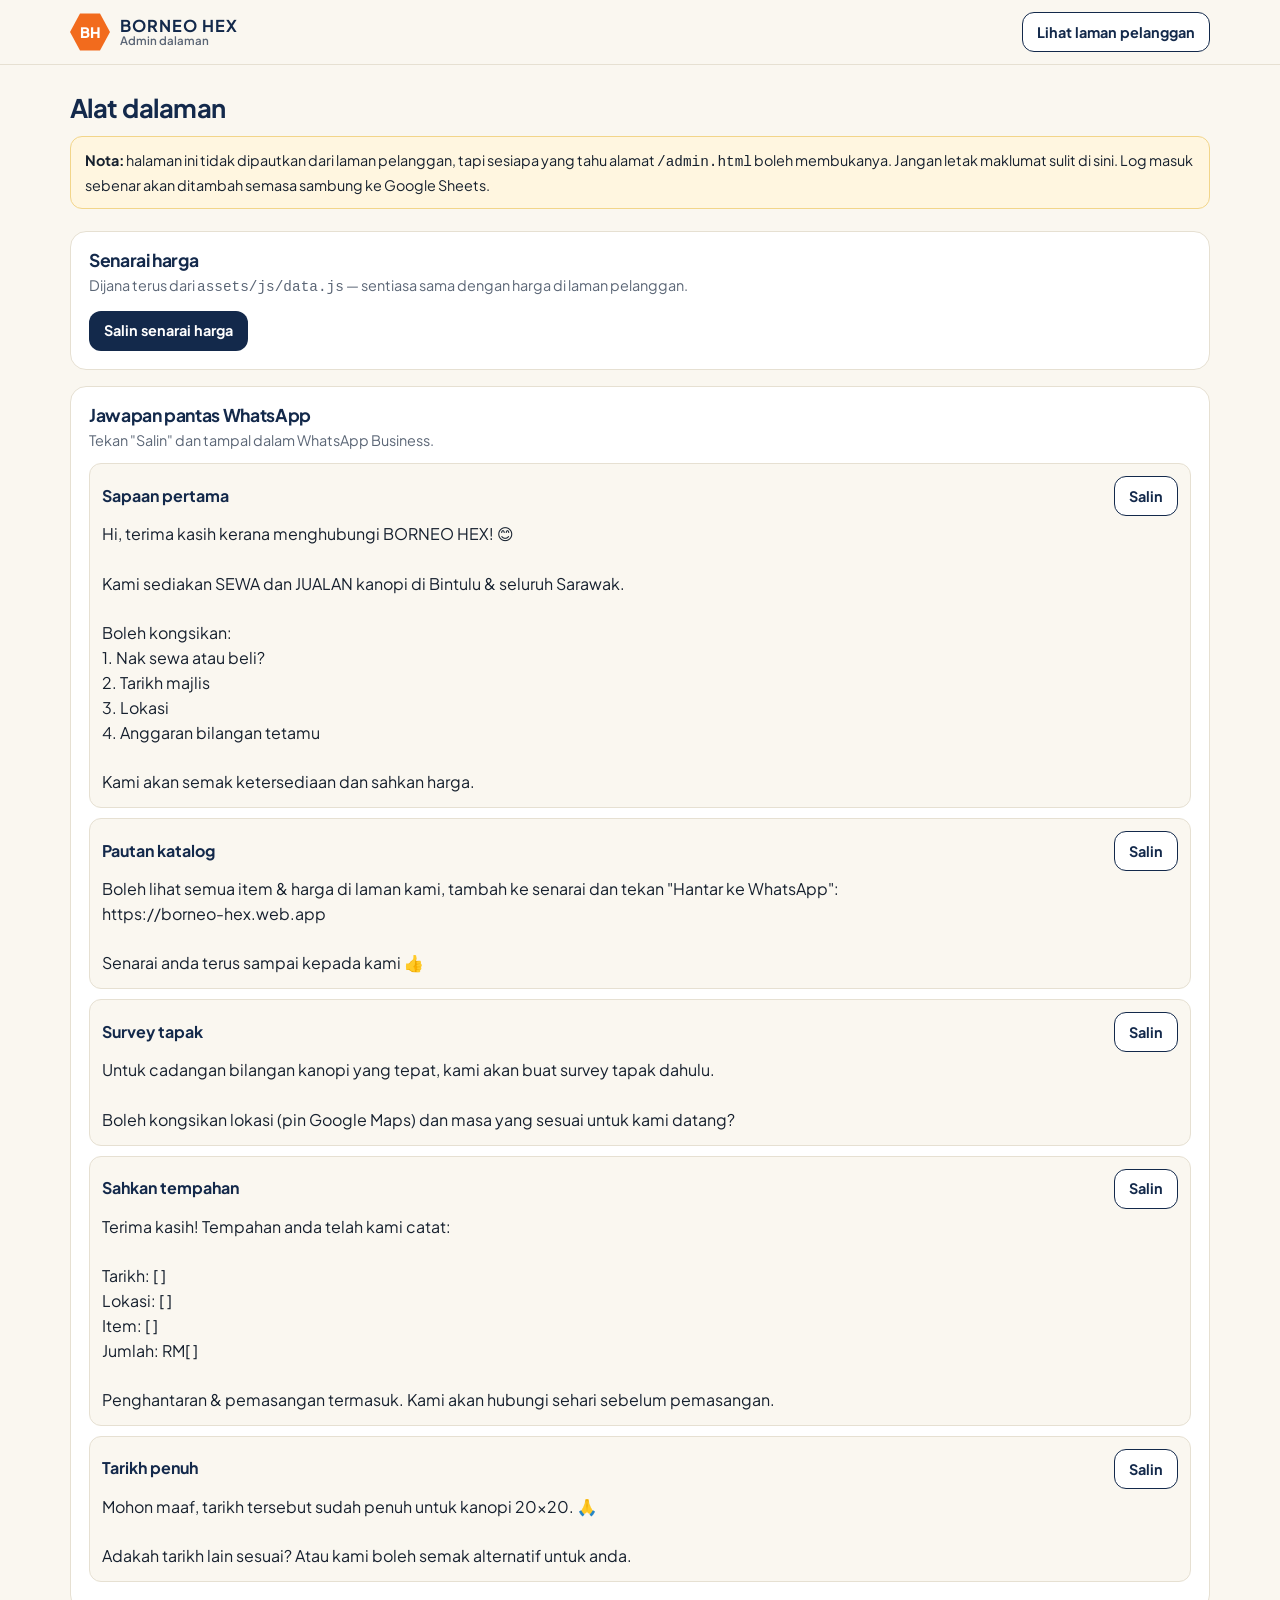
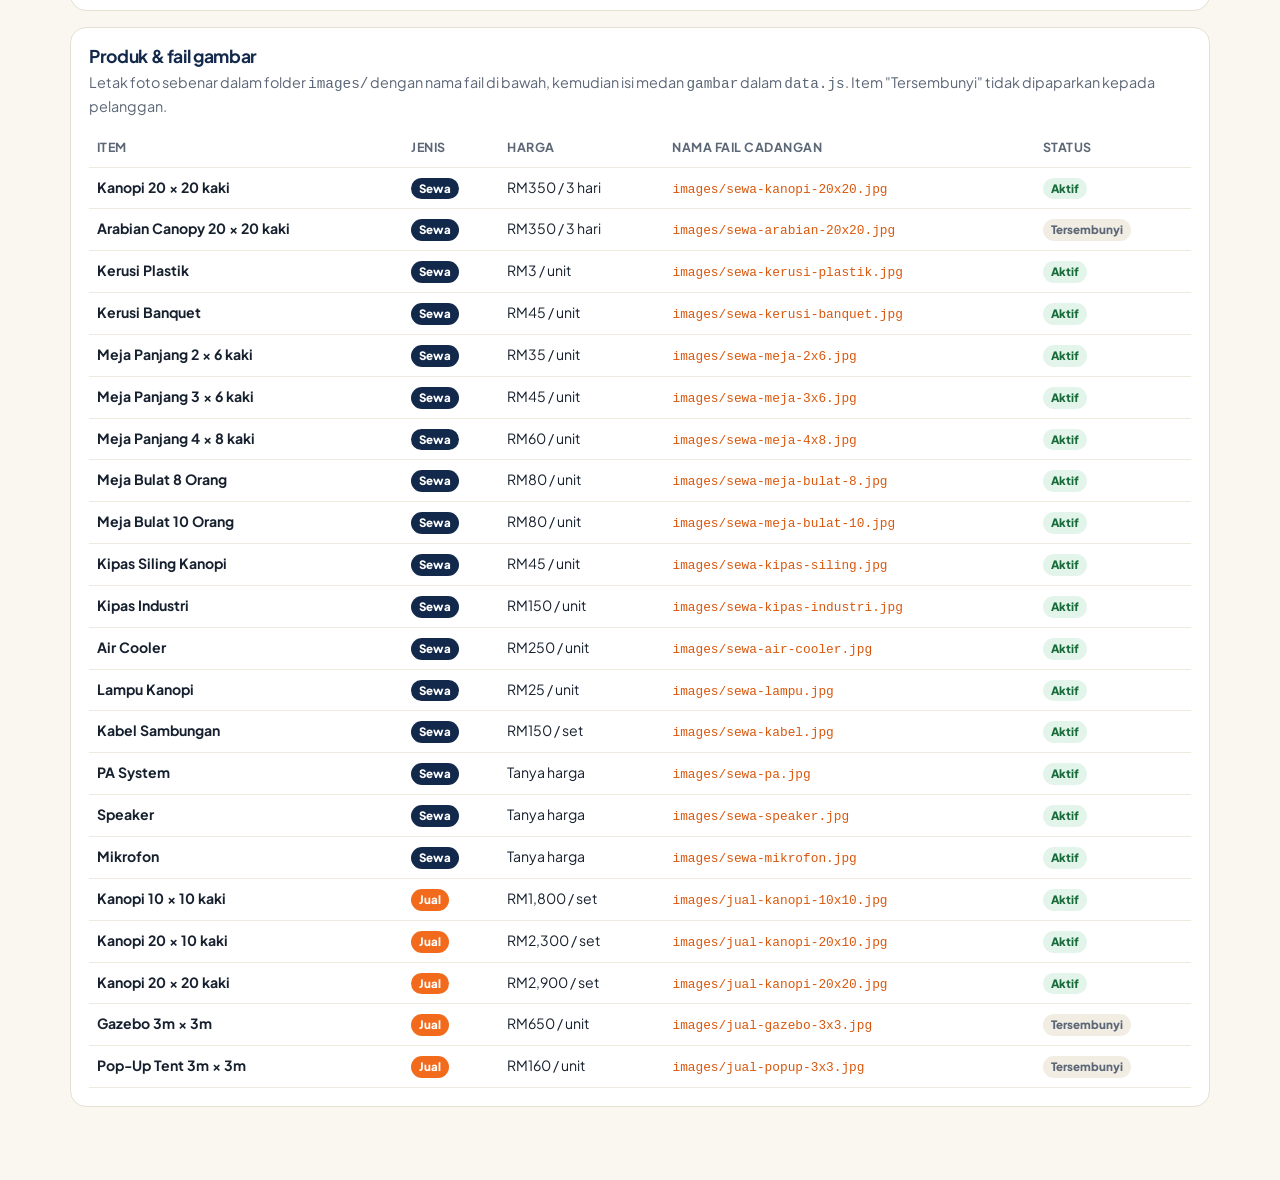
==== borneo-hex-v01/admin.html @ 26965ad7 "Revamp frontend v2: pilihan Sewa/Beli, senarai ke WhatsApp, halaman admin - Laman pelanggan baharu, " ====
<!DOCTYPE html>
<html lang="ms">
<head>
  <meta charset="UTF-8">
  <meta name="viewport" content="width=device-width, initial-scale=1.0">
  <meta name="robots" content="noindex, nofollow">
  <meta name="theme-color" content="#13294B">
  <title>Admin · BORNEO HEX</title>
  <link rel="preconnect" href="https://fonts.googleapis.com">
  <link rel="preconnect" href="https://fonts.gstatic.com" crossorigin>
  <link href="https://fonts.googleapis.com/css2?family=Plus+Jakarta+Sans:wght@400;500;600;700;800&display=swap" rel="stylesheet">
  <link rel="stylesheet" href="assets/css/main.css">
  <style>
    .admin { padding: 28px 0 60px; }
    .admin h1 { font-size: 1.6rem; }
    .admin .warn { background: #FFF6E0; border: 1.5px solid #F2D58A; border-radius: 12px; padding: 12px 14px; margin: 14px 0 22px; font-size: .9rem; }
    .box { background: #fff; border: 1.5px solid var(--line); border-radius: 16px; padding: 18px; margin-bottom: 16px; }
    .box h2 { font-size: 1.1rem; margin-bottom: 4px; }
    .box > p { color: var(--muted); font-size: .9rem; margin-bottom: 12px; }
    .tpl { border: 1px solid var(--line); border-radius: 12px; padding: 12px; margin-bottom: 10px; background: var(--cream); }
    .tpl__head { display: flex; justify-content: space-between; align-items: center; gap: 10px; margin-bottom: 6px; }
    .tpl__head b { color: var(--navy); }
    .tpl pre { margin: 0; white-space: pre-wrap; font: 500 .86rem/1.5 inherit; color: var(--ink); font-family: inherit; }
    table { width: 100%; border-collapse: collapse; font-size: .88rem; }
    th, td { text-align: left; padding: 9px 8px; border-bottom: 1px solid #F0EBDF; vertical-align: top; }
    th { color: var(--muted); font-weight: 700; font-size: .78rem; text-transform: uppercase; letter-spacing: .04em; }
    td code { font-size: .8rem; color: var(--orange-2); }
    .tag { display: inline-block; font-size: .72rem; font-weight: 800; padding: 2px 8px; border-radius: 99px; }
    .tag--on { background: #E3F5EA; color: #176C3A; }
    .tag--off { background: #F1EDE3; color: var(--muted); }
    .tag--sewa { background: var(--navy); color: #fff; }
    .tag--jual { background: var(--orange); color: #fff; }
    .scroll { overflow-x: auto; }
    @media (max-width: 640px) { body { padding-bottom: 0; } .hide-m { display: none; } }
  </style>
</head>
<body>
  <header class="header">
    <div class="wrap header__in">
      <a href="./" class="brand">
        <span class="brand__mark" aria-hidden="true">BH</span>
        <span class="brand__text"><strong>BORNEO HEX</strong><small>Admin dalaman</small></span>
      </a>
      <a class="btn btn--outline btn--sm" href="./">Lihat laman pelanggan</a>
    </div>
  </header>

  <main class="admin">
    <div class="wrap">
      <h1>Alat dalaman</h1>
      <p class="warn"><b>Nota:</b> halaman ini tidak dipautkan dari laman pelanggan, tapi sesiapa yang tahu alamat <code>/admin.html</code> boleh membukanya. Jangan letak maklumat sulit di sini. Log masuk sebenar akan ditambah semasa sambung ke Google Sheets.</p>

      <section class="box">
        <h2>Senarai harga</h2>
        <p>Dijana terus dari <code>assets/js/data.js</code> — sentiasa sama dengan harga di laman pelanggan.</p>
        <button class="btn btn--navy btn--sm" type="button" id="copyPrices">Salin senarai harga</button>
      </section>

      <section class="box">
        <h2>Jawapan pantas WhatsApp</h2>
        <p>Tekan "Salin" dan tampal dalam WhatsApp Business.</p>
        <div id="templates"></div>
      </section>

      <section class="box">
        <h2>Produk &amp; fail gambar</h2>
        <p>Letak foto sebenar dalam folder <code>images/</code> dengan nama fail di bawah, kemudian isi medan <code>gambar</code> dalam <code>data.js</code>. Item "Tersembunyi" tidak dipaparkan kepada pelanggan.</p>
        <div class="scroll">
          <table>
            <thead><tr><th>Item</th><th>Jenis</th><th>Harga</th><th class="hide-m">Nama fail cadangan</th><th>Status</th></tr></thead>
            <tbody id="productRows"></tbody>
          </table>
        </div>
      </section>
    </div>
  </main>

  <div class="toast" id="toast" role="status" aria-live="polite"></div>

  <script src="assets/js/data.js"></script>
  <script>
  (function () {
    const { tetapan: T, produk } = window.BH;
    const $ = s => document.querySelector(s);
    const rm = n => "RM" + Number(n).toLocaleString("en-MY", { minimumFractionDigits: n % 1 ? 2 : 0 });
    const esc = s => String(s).replace(/[&<>"']/g, c => ({ "&": "&amp;", "<": "&lt;", ">": "&gt;", '"': "&quot;", "'": "&#39;" }[c]));
    const aktif = produk.filter(p => p.aktif !== false);

    let tt;
    function toast(m) { const t = $("#toast"); t.textContent = m; t.classList.add("show"); clearTimeout(tt); tt = setTimeout(() => t.classList.remove("show"), 2000); }
    async function copy(text, msg) {
      try { await navigator.clipboard.writeText(text); }
      catch (e) {
        const ta = document.createElement("textarea"); ta.value = text; document.body.appendChild(ta); ta.select();
        document.execCommand("copy"); ta.remove();
      }
      toast(msg);
    }
    const harga = p => p.harga === null ? "Tanya harga" : `${rm(p.harga)} ${p.unit}`;

    function senaraiHarga() {
      const out = [`${T.namaPerniagaan} — SENARAI HARGA`, ""];
      const sewa = aktif.filter(p => p.mod === "sewa");
      const jual = aktif.filter(p => p.mod === "jual");
      out.push(`*SEWA* (sehingga ${T.tempohSewaAsas} hari)`, ...sewa.map(p => `• ${p.nama} — ${harga(p)}`), "");
      out.push("*BELI* (unit baharu)", ...jual.map(p => `• ${p.nama} — ${harga(p)}`), "");
      out.push("Hantar & pasang termasuk. Harga muktamad disahkan selepas survey tapak.", `WhatsApp: ${T.whatsappPaparan}`);
      return out.join("\n");
    }

    const templates = [
      { t: "Sapaan pertama", x: `Hi, terima kasih kerana menghubungi ${T.namaPerniagaan}! 😊\n\nKami sediakan SEWA dan JUALAN kanopi di Bintulu & seluruh Sarawak.\n\nBoleh kongsikan:\n1. Nak sewa atau beli?\n2. Tarikh majlis\n3. Lokasi\n4. Anggaran bilangan tetamu\n\nKami akan semak ketersediaan dan sahkan harga.` },
      { t: "Pautan katalog", x: `Boleh lihat semua item & harga di laman kami, tambah ke senarai dan tekan "Hantar ke WhatsApp":\nhttps://borneo-hex.web.app\n\nSenarai anda terus sampai kepada kami 👍` },
      { t: "Survey tapak", x: `Untuk cadangan bilangan kanopi yang tepat, kami akan buat survey tapak dahulu.\n\nBoleh kongsikan lokasi (pin Google Maps) dan masa yang sesuai untuk kami datang?` },
      { t: "Sahkan tempahan", x: `Terima kasih! Tempahan anda telah kami catat:\n\nTarikh: [ ]\nLokasi: [ ]\nItem: [ ]\nJumlah: RM[ ]\n\nPenghantaran & pemasangan termasuk. Kami akan hubungi sehari sebelum pemasangan.` },
      { t: "Tarikh penuh", x: `Mohon maaf, tarikh tersebut sudah penuh untuk kanopi 20×20. 🙏\n\nAdakah tarikh lain sesuai? Atau kami boleh semak alternatif untuk anda.` }
    ];
    $("#templates").innerHTML = templates.map((t, i) => `
      <div class="tpl"><div class="tpl__head"><b>${esc(t.t)}</b>
      <button class="btn btn--outline btn--sm" type="button" data-copy="${i}">Salin</button></div>
      <pre>${esc(t.x)}</pre></div>`).join("");

    $("#productRows").innerHTML = produk.map(p => `
      <tr>
        <td><b>${esc(p.nama)}</b></td>
        <td><span class="tag tag--${p.mod}">${p.mod === "sewa" ? "Sewa" : "Jual"}</span></td>
        <td>${esc(harga(p))}</td>
        <td class="hide-m"><code>images/${esc(p.id)}.jpg</code>${p.gambar ? " ✓" : ""}</td>
        <td><span class="tag ${p.aktif === false ? "tag--off" : "tag--on"}">${p.aktif === false ? "Tersembunyi" : "Aktif"}</span></td>
      </tr>`).join("");

    $("#copyPrices").addEventListener("click", () => copy(senaraiHarga(), "Senarai harga disalin"));
    document.addEventListener("click", e => {
      const b = e.target.closest("[data-copy]");
      if (b) copy(templates[+b.dataset.copy].x, "Jawapan disalin");
    });
  })();
  </script>
</body>
</html>
---- borneo-hex-v01/assets/css/main.css ----
/* BORNEO HEX — gaya laman (Navy / Oren / Kuning / Off-White) */
:root {
  --navy: #13294B;
  --navy-2: #1E3A66;
  --orange: #F26B1D;
  --orange-2: #D9570C;
  --yellow: #FFC533;
  --cream: #FAF7F0;
  --paper: #FFFFFF;
  --ink: #16202E;
  --muted: #5B6676;
  --line: #E6E0D2;
  --wa: #1FA855;
  --wa-2: #178C46;
  --r: 16px;
  --r-lg: 22px;
  --shadow: 0 1px 2px rgba(19, 41, 75, .06), 0 8px 24px rgba(19, 41, 75, .08);
  --wrap: 1140px;
}

*, *::before, *::after { box-sizing: border-box; }
html { scroll-behavior: smooth; scroll-padding-top: 76px; -webkit-text-size-adjust: 100%; }
body {
  margin: 0; background: var(--cream); color: var(--ink);
  font: 400 16px/1.55 "Plus Jakarta Sans", system-ui, -apple-system, "Segoe UI", sans-serif;
  -webkit-font-smoothing: antialiased;
}
body.lock { overflow: hidden; }
h1, h2, h3, h4 { margin: 0; line-height: 1.15; color: var(--navy); letter-spacing: -.02em; }
p { margin: 0; }
a { color: inherit; }
button, input, select, textarea { font: inherit; color: inherit; }
button { cursor: pointer; }
img { max-width: 100%; display: block; }
[hidden] { display: none !important; }
.muted { color: var(--muted); }
.i { width: 1.15em; height: 1.15em; flex: none; }
:focus-visible { outline: 3px solid var(--yellow); outline-offset: 2px; border-radius: 6px; }

.wrap { width: min(var(--wrap), 100% - 32px); margin-inline: auto; }
.wrap--narrow { width: min(760px, 100% - 32px); }
.skip { position: absolute; left: -9999px; }
.skip:focus { left: 12px; top: 12px; z-index: 100; background: #fff; padding: 8px 12px; border-radius: 8px; }

/* ---------- butang ---------- */
.btn {
  display: inline-flex; align-items: center; justify-content: center; gap: .5em;
  min-height: 44px; padding: 0 18px; border-radius: 12px; border: 1.5px solid transparent;
  font-weight: 700; text-decoration: none; white-space: nowrap;
  transition: background .15s, transform .15s, box-shadow .15s;
}
.btn:active { transform: translateY(1px); }
.btn--sm { min-height: 40px; padding: 0 14px; font-size: .9rem; }
.btn--lg { min-height: 52px; padding: 0 22px; font-size: 1.02rem; }
.btn--block { width: 100%; }
.btn--navy { background: var(--navy); color: #fff; }
.btn--navy:hover { background: var(--navy-2); }
.btn--orange { background: var(--orange); color: #fff; }
.btn--orange:hover { background: var(--orange-2); }
.btn--wa { background: var(--wa); color: #fff; }
.btn--wa:hover { background: var(--wa-2); }
.btn--outline { background: #fff; border-color: var(--navy); color: var(--navy); }
.btn--outline:hover { background: var(--navy); color: #fff; }
.badge {
  min-width: 22px; height: 22px; padding: 0 6px; border-radius: 99px; background: var(--yellow); color: var(--navy);
  font-size: .78rem; font-weight: 800; display: inline-grid; place-items: center;
}
.icon-btn {
  width: 40px; height: 40px; border-radius: 10px; border: 0; background: #F1EDE3; color: var(--navy);
  display: inline-grid; place-items: center;
}
.icon-btn:hover { background: #E6E0D2; }
.icon-btn--sm { width: 34px; height: 34px; background: transparent; color: var(--muted); }
.icon-btn--sm:hover { color: #B42318; background: #FDECEA; }
.link-btn { background: none; border: 0; color: var(--muted); font-size: .88rem; text-decoration: underline; padding: 8px; }

/* ---------- header ---------- */
.header {
  position: sticky; top: 0; z-index: 30;
  background: rgba(250, 247, 240, .92); backdrop-filter: saturate(1.4) blur(12px);
  border-bottom: 1px solid var(--line);
}
.header__in { display: flex; align-items: center; gap: 20px; min-height: 64px; }
.brand { display: flex; align-items: center; gap: 10px; text-decoration: none; margin-right: auto; }
.brand__mark {
  width: 40px; height: 40px; display: grid; place-items: center; background: var(--orange); color: #fff;
  font-weight: 800; font-size: .9rem; clip-path: polygon(25% 4%, 75% 4%, 100% 50%, 75% 96%, 25% 96%, 0 50%);
}
.brand__text { display: flex; flex-direction: column; line-height: 1.1; }
.brand__text strong { color: var(--navy); letter-spacing: .06em; font-size: 1.02rem; }
.brand__text small { color: var(--muted); font-size: .72rem; font-weight: 600; }
.nav { display: flex; gap: 4px; }
.nav a { padding: 8px 12px; border-radius: 10px; text-decoration: none; font-weight: 600; font-size: .94rem; color: var(--navy); }
.nav a:hover { background: #F1EDE3; }
.header__actions { display: flex; gap: 8px; }

/* ---------- hero ---------- */
.hero { padding: 48px 0 40px; }
.eyebrow {
  display: inline-flex; gap: 6px; align-items: center; font-size: .8rem; font-weight: 800; letter-spacing: .08em;
  text-transform: uppercase; color: var(--orange-2); margin-bottom: 12px;
}
.eyebrow::before { content: ""; width: 8px; height: 8px; border-radius: 2px; background: var(--orange); transform: rotate(45deg); }
.hero__title { font-size: clamp(2rem, 5.2vw, 3.4rem); font-weight: 800; }
.hero__title span { color: var(--orange); }
.hero__lead { max-width: 620px; margin-top: 14px; color: var(--muted); font-size: 1.05rem; }

.choice { display: grid; grid-template-columns: 1fr 1fr; gap: 16px; margin-top: 28px; }
.choice__card {
  position: relative; text-align: left; border: 0; border-radius: var(--r-lg); padding: 24px;
  display: flex; flex-direction: column; gap: 6px; min-height: 230px; overflow: hidden;
  box-shadow: var(--shadow); transition: transform .2s, box-shadow .2s;
}
.choice__card:hover { transform: translateY(-3px); box-shadow: 0 14px 34px rgba(19, 41, 75, .16); }
.choice__card--sewa { background: var(--navy); color: #fff; }
.choice__card--jual { background: #fff; color: var(--ink); border: 1.5px solid var(--line); }
.choice__card::after {
  content: ""; position: absolute; right: -40px; bottom: -50px; width: 170px; height: 150px; opacity: .1;
  background: var(--yellow); clip-path: polygon(25% 4%, 75% 4%, 100% 50%, 75% 96%, 25% 96%, 0 50%);
}
.choice__card--sewa::after { display: none; }
.choice__card--jual::after { background: var(--orange); opacity: .1; }
.choice__tag {
  align-self: flex-start; font-size: .74rem; font-weight: 800; letter-spacing: .1em; padding: 4px 10px; border-radius: 99px;
  background: var(--yellow); color: var(--navy);
}
.choice__card--jual .choice__tag { background: var(--orange); color: #fff; }
.choice__title { font-size: 1.5rem; font-weight: 800; letter-spacing: -.02em; margin-top: 8px; }
.choice__card--jual .choice__title { color: var(--navy); }
.choice__desc { opacity: .85; font-size: .95rem; max-width: 34ch; }
.choice__price { margin-top: auto; padding-top: 10px; font-size: .95rem; }
.choice__price b { font-size: 1.25rem; color: var(--yellow); }
.choice__card--jual .choice__price b { color: var(--orange-2); }
.choice__cta { display: inline-flex; align-items: center; gap: 6px; font-weight: 700; font-size: .95rem; }
.choice__card--sewa .choice__cta { color: var(--yellow); }
.choice__card--jual .choice__cta { color: var(--navy); }

.trust { list-style: none; padding: 0; margin: 22px 0 0; display: flex; flex-wrap: wrap; gap: 10px 22px; }
.trust li { display: flex; align-items: center; gap: 8px; font-weight: 600; font-size: .92rem; color: var(--navy); }
.trust .i { color: var(--orange); }

/* ---------- katalog ---------- */
.katalog { padding: 32px 0 56px; background: #fff; border-top: 1px solid var(--line); border-bottom: 1px solid var(--line); }
.tabs {
  display: inline-grid; grid-template-columns: 1fr 1fr; padding: 5px; gap: 4px; background: #F1EDE3; border-radius: 14px;
  position: sticky; top: 74px; z-index: 10; box-shadow: 0 6px 16px rgba(19, 41, 75, .08);
}
.tabs button {
  min-width: 120px; min-height: 44px; border: 0; border-radius: 10px; background: transparent; font-weight: 800;
  color: var(--muted); font-size: 1rem;
}
.tabs button[aria-selected="true"] { background: var(--navy); color: #fff; }
#tab-jual[aria-selected="true"] { background: var(--orange); }
.panel { margin-top: 24px; }
.panel__head { margin-bottom: 20px; }
.panel__head h2 { font-size: clamp(1.5rem, 3.2vw, 2rem); }
.panel__head p { color: var(--muted); margin-top: 6px; max-width: 640px; }
.panel__note { margin-top: 20px; color: var(--muted); }
.panel__note a { color: var(--orange-2); font-weight: 700; }

.feature {
  display: grid; grid-template-columns: 1fr 1.1fr; gap: 0; background: var(--cream); border: 1.5px solid var(--line);
  border-radius: var(--r-lg); overflow: hidden; margin-bottom: 14px;
}
.feature.is-in { border-color: var(--orange); }
.feature__media { position: relative; background: linear-gradient(160deg, #FFF3DA, #FDE6D3); display: grid; place-items: center; padding: 24px; min-height: 240px; }
.feature__media svg, .feature__media img { width: min(320px, 100%); height: auto; }
.feature__media img { aspect-ratio: 4 / 3; object-fit: cover; border-radius: 12px; }
.feature__body { padding: 26px; display: flex; flex-direction: column; gap: 8px; }
.feature__body h3 { font-size: 1.5rem; }
.feature__buy { margin-top: auto; padding-top: 14px; display: flex; flex-wrap: wrap; align-items: center; justify-content: space-between; gap: 12px; }
.feature .price { font-size: 1.7rem; }
.pill {
  position: absolute; top: 14px; left: 14px; background: var(--navy); color: #fff; font-size: .74rem; font-weight: 800;
  padding: 5px 10px; border-radius: 99px;
}
.ticks { list-style: none; padding: 0; margin: 6px 0 0; display: grid; gap: 6px; }
.ticks li { display: flex; gap: 8px; align-items: flex-start; font-size: .94rem; }
.ticks .i { color: var(--wa); margin-top: 3px; }

.addons { margin-top: 34px; }
.addons__head { display: flex; flex-wrap: wrap; align-items: center; justify-content: space-between; gap: 12px; margin-bottom: 16px; }
.addons__head h3 { font-size: 1.25rem; }
.chips { display: flex; gap: 8px; overflow-x: auto; scrollbar-width: none; padding: 2px; }
.chips::-webkit-scrollbar { display: none; }
.chip {
  border: 1.5px solid var(--line); background: #fff; padding: 8px 14px; border-radius: 99px; font-weight: 700; font-size: .88rem;
  white-space: nowrap; color: var(--navy);
}
.chip[aria-pressed="true"] { background: var(--navy); border-color: var(--navy); color: #fff; }

.grid { display: grid; grid-template-columns: repeat(auto-fill, minmax(230px, 1fr)); gap: 14px; }
.grid--jual { grid-template-columns: repeat(auto-fill, minmax(280px, 1fr)); }
.card {
  background: #fff; border: 1.5px solid var(--line); border-radius: var(--r); overflow: hidden;
  display: flex; flex-direction: column; transition: border-color .15s, box-shadow .15s;
}
.card:hover { box-shadow: var(--shadow); }
.card.is-in { border-color: var(--orange); box-shadow: 0 0 0 3px rgba(242, 107, 29, .12); }
.card__media { position: relative; background: var(--cream); display: grid; place-items: center; padding: 14px; aspect-ratio: 16 / 10; }
.card__media svg { width: 72%; height: auto; }
.card__media img { width: 100%; height: 100%; object-fit: cover; }
.card--jual .card__media { background: linear-gradient(160deg, #FFF3DA, #FDE6D3); }
.card__body { padding: 14px 16px 6px; display: flex; flex-direction: column; gap: 4px; flex: 1; }
.card__body h4 { font-size: 1.04rem; }
.card__body .muted { font-size: .88rem; }
.card__body .price { margin-top: 6px; }
.card .ctl { padding: 10px 16px 16px; }
.card .btn--add { width: 100%; }

.price { font-weight: 800; color: var(--navy); font-size: 1.2rem; letter-spacing: -.01em; }
.price small { font-weight: 600; color: var(--muted); font-size: .8rem; letter-spacing: 0; }
.price--ask { color: var(--orange-2); font-size: 1rem; }

.stepper { display: inline-flex; align-items: center; border: 1.5px solid var(--navy); border-radius: 12px; overflow: hidden; background: #fff; }
.card .stepper { width: 100%; }
.stepper button { width: 44px; height: 42px; border: 0; background: #fff; color: var(--navy); display: grid; place-items: center; }
.stepper button:hover { background: #F1EDE3; }
.stepper input {
  width: 100%; min-width: 48px; height: 42px; border: 0; text-align: center; font-weight: 800; color: var(--navy);
  -moz-appearance: textfield; appearance: textfield; background: #FFF6E6;
}
.stepper input::-webkit-outer-spin-button, .stepper input::-webkit-inner-spin-button { -webkit-appearance: none; margin: 0; }
.stepper--lg button { width: 50px; height: 52px; }
.stepper--lg input { height: 52px; width: 64px; font-size: 1.1rem; }
.stepper--sm { align-self: flex-start; margin-top: 6px; border-width: 1px; border-radius: 10px; }
.stepper--sm button { width: 34px; height: 32px; }
.stepper--sm input { height: 32px; width: 44px; min-width: 0; }

/* ---------- cara tempah ---------- */
.cara { padding: 56px 0; }
.section-title { font-size: clamp(1.5rem, 3.2vw, 2rem); margin-bottom: 22px; }
.steps { list-style: none; padding: 0; margin: 0; display: grid; grid-template-columns: repeat(4, 1fr); gap: 14px; }
.steps li { background: #fff; border: 1.5px solid var(--line); border-radius: var(--r); padding: 20px; }
.steps b {
  width: 34px; height: 34px; display: grid; place-items: center; background: var(--yellow); color: var(--navy);
  border-radius: 10px; font-weight: 800; margin-bottom: 12px;
}
.steps h3 { font-size: 1.05rem; margin-bottom: 6px; }
.steps p { color: var(--muted); font-size: .92rem; }

/* ---------- FAQ ---------- */
.faq { padding: 8px 0 56px; }
.faq details { background: #fff; border: 1.5px solid var(--line); border-radius: 14px; margin-bottom: 10px; }
.faq summary {
  list-style: none; cursor: pointer; padding: 16px 48px 16px 18px; font-weight: 700; color: var(--navy); position: relative;
}
.faq summary::-webkit-details-marker { display: none; }
.faq summary::after {
  content: "+"; position: absolute; right: 18px; top: 50%; transform: translateY(-50%); font-size: 1.4rem; color: var(--orange); font-weight: 600;
}
.faq details[open] summary::after { content: "–"; }
.faq details p { padding: 0 18px 18px; color: var(--muted); }

/* ---------- CTA & footer ---------- */
.cta { background: var(--navy); color: #fff; padding: 40px 0; }
.cta__in { display: flex; align-items: center; justify-content: space-between; gap: 20px; flex-wrap: wrap; }
.cta h2 { color: #fff; font-size: 1.6rem; }
.cta p { color: #C9D3E3; margin-top: 4px; }
.footer { background: #0D1E38; color: #AFBBCD; padding: 28px 0 32px; font-size: .9rem; }
.footer__in { display: flex; justify-content: space-between; gap: 16px; flex-wrap: wrap; align-items: flex-end; }
.footer strong { color: #fff; letter-spacing: .06em; }
.footer__small { font-size: .8rem; max-width: 420px; }

/* ---------- dock (mobile) ---------- */
.dock { display: none; }

/* ---------- drawer senarai ---------- */
.sheet { position: fixed; inset: 0; z-index: 60; }
.sheet__backdrop { position: absolute; inset: 0; background: rgba(13, 30, 56, .5); opacity: 0; transition: opacity .25s; }
.sheet__panel {
  position: absolute; top: 0; right: 0; bottom: 0; width: min(440px, 100%); background: #fff;
  display: flex; flex-direction: column; transform: translateX(100%); transition: transform .25s ease;
  box-shadow: -10px 0 30px rgba(0, 0, 0, .12);
}
.sheet.open .sheet__backdrop { opacity: 1; }
.sheet.open .sheet__panel { transform: none; }
.sheet__head { display: flex; align-items: center; justify-content: space-between; padding: 16px 18px; border-bottom: 1px solid var(--line); }
.sheet__head h2 { font-size: 1.25rem; }
.sheet__body { flex: 1; overflow-y: auto; padding: 4px 18px 18px; overscroll-behavior: contain; }
.sheet__foot { padding: 12px 18px calc(12px + env(safe-area-inset-bottom)); border-top: 1px solid var(--line); display: grid; justify-items: center; gap: 2px; }
.empty { text-align: center; padding: 48px 10px; display: grid; gap: 8px; justify-items: center; color: var(--muted); }
.empty b { color: var(--navy); }
.group { font-size: .95rem; margin: 18px 0 6px; text-transform: uppercase; letter-spacing: .06em; }
.group .muted { text-transform: none; letter-spacing: 0; font-weight: 600; font-size: .82rem; }
.line { display: grid; grid-template-columns: 56px 1fr auto; gap: 12px; padding: 12px 0; border-bottom: 1px solid #F0EBDF; align-items: start; }
.line__media { width: 56px; height: 56px; border-radius: 10px; background: var(--cream); display: grid; place-items: center; overflow: hidden; }
.line__media svg { width: 90%; }
.line__media img { width: 100%; height: 100%; object-fit: cover; }
.line__info { display: flex; flex-direction: column; min-width: 0; }
.line__info b { color: var(--navy); font-size: .95rem; }
.line__info .muted { font-size: .82rem; }
.line__end { display: flex; flex-direction: column; align-items: flex-end; gap: 4px; }
.line__end b { color: var(--navy); white-space: nowrap; }
.totals { background: var(--cream); border-radius: 14px; padding: 14px 16px; margin: 16px 0; display: grid; gap: 6px; }
.totals div { display: flex; flex-wrap: wrap; justify-content: space-between; align-items: baseline; gap: 2px 10px; }
.totals b { color: var(--navy); font-size: 1.1rem; text-align: right; }
.totals b small { display: block; font-size: .78rem; font-weight: 600; color: var(--orange-2); }
.totals .muted { font-size: .82rem; }

.form h3 { font-size: 1.05rem; margin-bottom: 10px; }
.form label { display: block; font-weight: 700; font-size: .88rem; color: var(--navy); margin-bottom: 12px; }
.form .muted { font-weight: 500; }
.form input, .form select, .form textarea {
  display: block; width: 100%; margin-top: 6px; padding: 11px 12px; border: 1.5px solid #D8D1C1; border-radius: 10px;
  background: #fff; font-weight: 500; font-size: 1rem;
}
.form input:focus, .form select:focus, .form textarea:focus { outline: none; border-color: var(--navy); box-shadow: 0 0 0 3px rgba(19, 41, 75, .12); }
.form__row { display: grid; grid-template-columns: 1.3fr 1fr; gap: 10px; }
.form__error { color: #B42318; font-weight: 700; font-size: .88rem; min-height: 1em; }

.toast {
  position: fixed; left: 50%; bottom: 24px; transform: translate(-50%, 20px); opacity: 0; z-index: 80;
  background: var(--navy); color: #fff; padding: 10px 16px; border-radius: 12px; font-weight: 700; font-size: .9rem;
  box-shadow: var(--shadow); transition: opacity .2s, transform .2s; pointer-events: none; max-width: calc(100% - 32px);
}
.toast.show { opacity: 1; transform: translate(-50%, 0); }

/* ---------- responsif ---------- */
@media (max-width: 900px) {
  .nav { display: none; }
  .steps { grid-template-columns: 1fr 1fr; }
  .feature { grid-template-columns: 1fr; }
  .feature__media { min-height: 0; padding: 18px; }
  .feature__media svg { width: min(260px, 80%); }
}

@media (max-width: 640px) {
  body { padding-bottom: 76px; }
  .hide-sm { display: none !important; }
  .header__in { min-height: 58px; }
  .hero { padding: 28px 0 28px; }
  .hero__lead { font-size: 1rem; }
  .choice { grid-template-columns: 1fr; gap: 12px; margin-top: 22px; }
  .choice__card { min-height: 0; padding: 20px; }
  .choice__title { font-size: 1.3rem; }
  .tabs { display: grid; width: 100%; top: 66px; }
  .tabs button { min-width: 0; }
  .grid { grid-template-columns: 1fr 1fr; gap: 10px; }
  .grid--jual { grid-template-columns: 1fr; }
  .card__body { padding: 10px 12px 4px; }
  .card__body h4 { font-size: .95rem; }
  .card__body .muted { font-size: .8rem; }
  .card .price { font-size: 1.02rem; }
  .card .ctl { padding: 8px 10px 12px; }
  .card .btn--add { font-size: .86rem; padding: 0 8px; min-height: 42px; }
  .card .btn--add .i { display: none; }
  .card .stepper button { width: 38px; }
  .feature__body { padding: 18px; }
  .feature__buy { flex-direction: column; align-items: stretch; }
  .feature__buy .btn, .feature__buy .stepper { width: 100%; }
  .feature__buy .stepper input { flex: 1; }
  .steps { grid-template-columns: 1fr; }
  .cta__in .btn { width: 100%; }
  .sheet__panel { top: auto; height: 92dvh; width: 100%; border-radius: 20px 20px 0 0; transform: translateY(100%); }
  .dock {
    display: grid; grid-template-columns: 1fr 64px; gap: 8px; position: fixed; left: 0; right: 0; bottom: 0; z-index: 40;
    padding: 8px 12px calc(8px + env(safe-area-inset-bottom)); background: rgba(255, 255, 255, .96);
    border-top: 1px solid var(--line); backdrop-filter: blur(10px);
  }
  .dock__list {
    border: 0; border-radius: 14px; background: var(--navy); color: #fff; min-height: 52px; padding: 0 16px;
    display: flex; align-items: center; justify-content: space-between; gap: 8px; font-weight: 700;
  }
  .dock.has-items .dock__list { background: var(--orange); }
  .dock__count { white-space: nowrap; flex: none; background: rgba(255, 255, 255, .18); padding: 3px 10px; border-radius: 99px; font-size: .86rem; }
  .dock__total { font-size: .92rem; white-space: nowrap; overflow: hidden; text-overflow: ellipsis; }
  .dock__wa { border-radius: 14px; background: var(--wa); color: #fff; display: grid; place-items: center; }
  .dock__wa .i { width: 26px; height: 26px; }
  .toast { bottom: 88px; }
}

@media (prefers-reduced-motion: reduce) {
  *, *::before, *::after { transition: none !important; scroll-behavior: auto !important; }
}
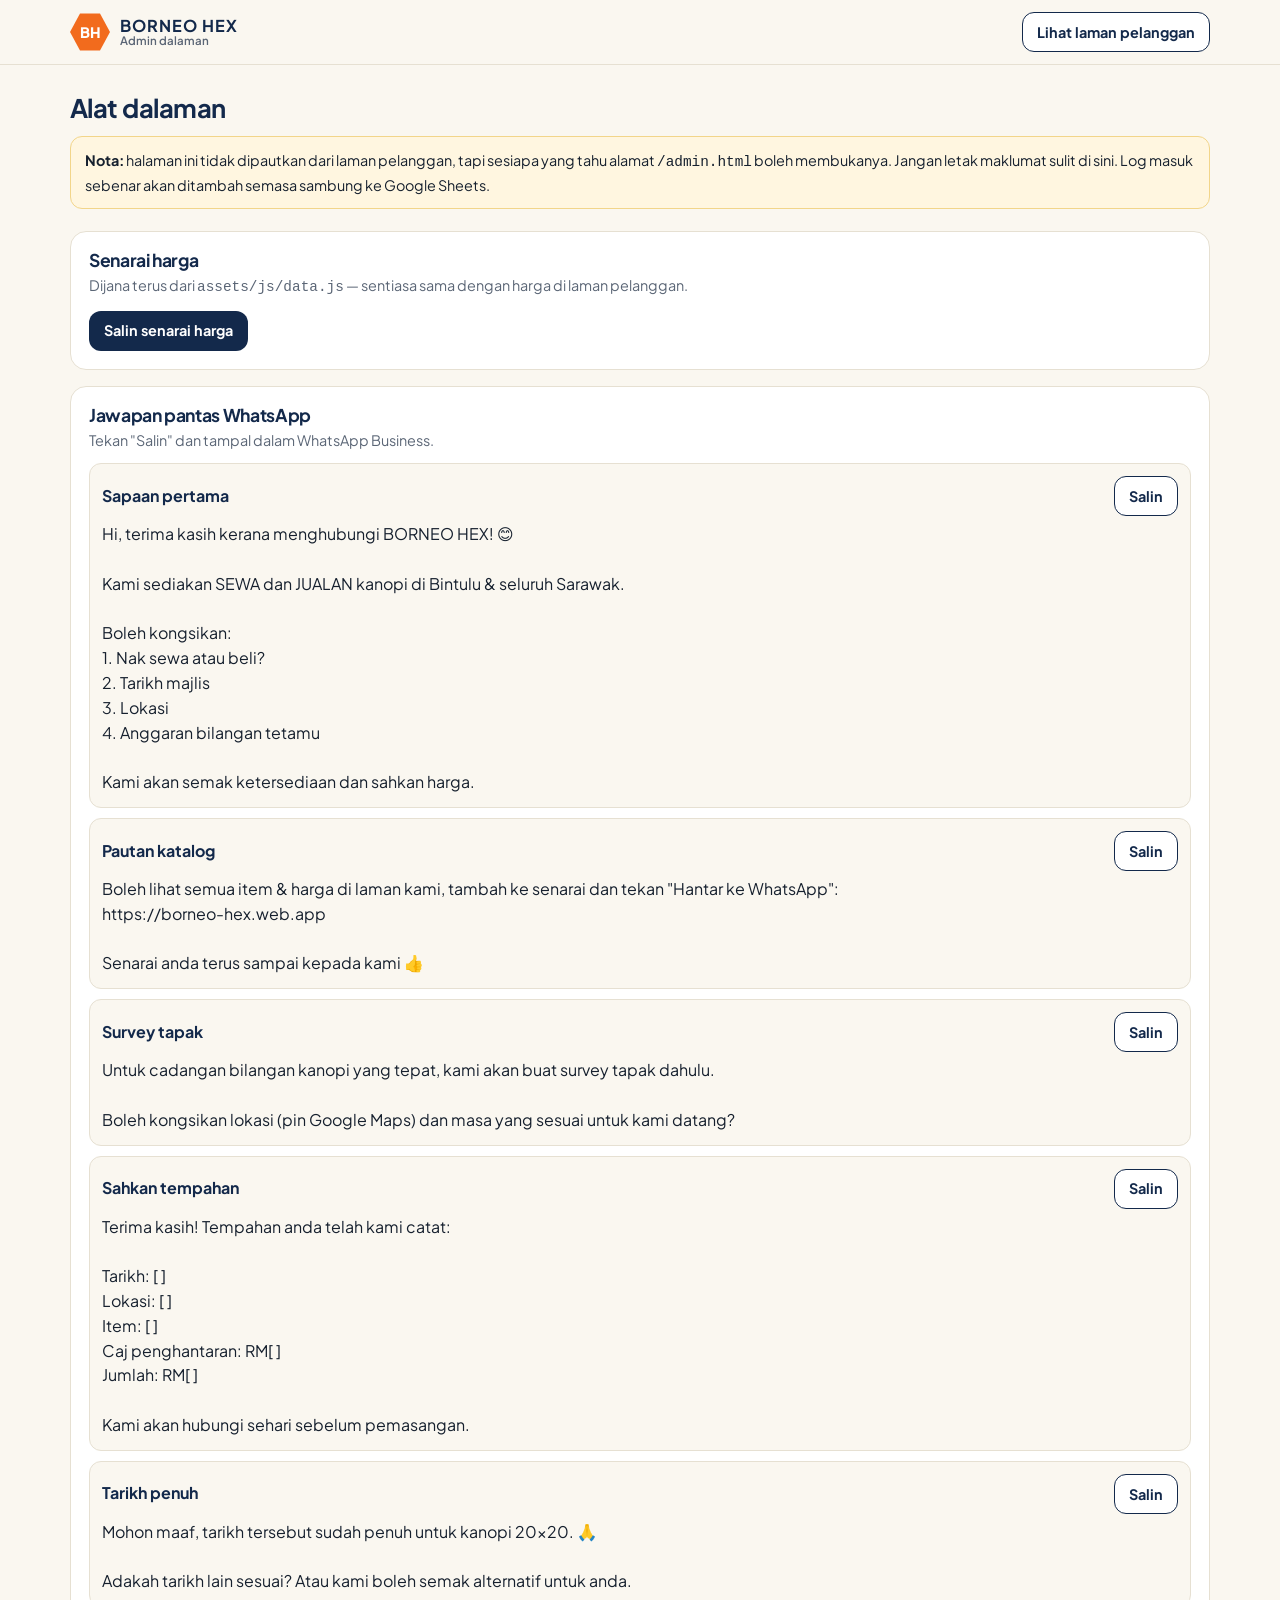
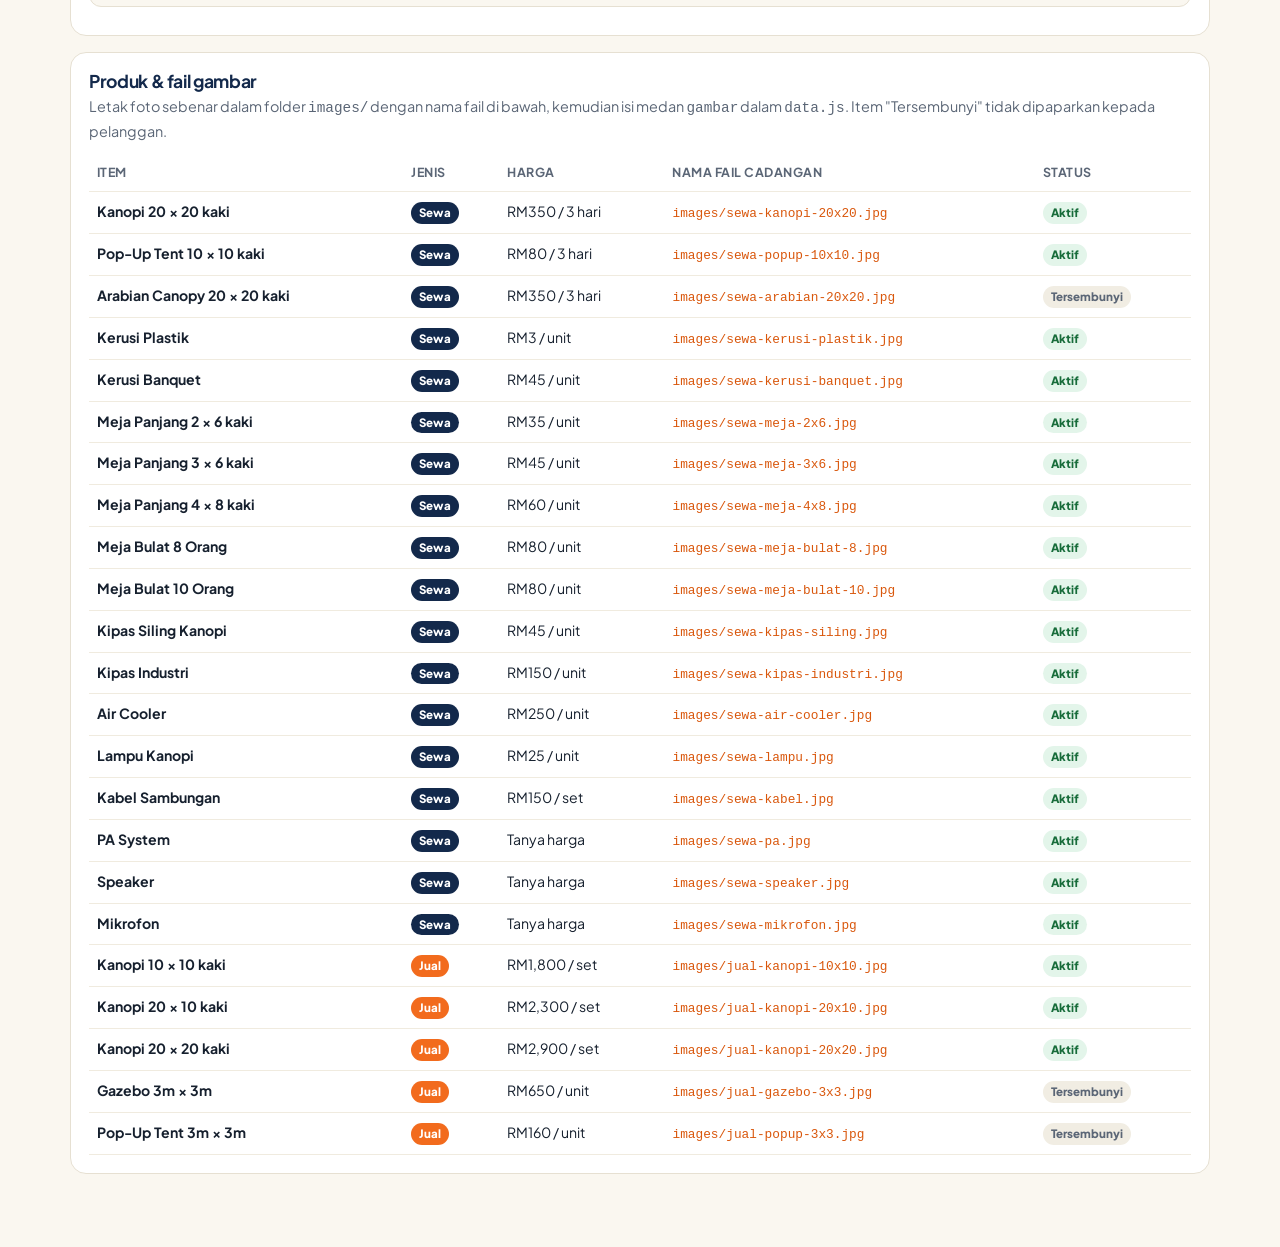
==== commit 2134bd63: "Tambah sewa Pop-Up Tent RM80/3 hari; caj penghantaran ikut jarak Co-Authored-By: Claude Opus 5.5 <no" ====
--- a/borneo-hex-v01/admin.html
+++ b/borneo-hex-v01/admin.html
@@ -104,7 +104,7 @@
       const jual = aktif.filter(p => p.mod === "jual");
       out.push(`*SEWA* (sehingga ${T.tempohSewaAsas} hari)`, ...sewa.map(p => `• ${p.nama} — ${harga(p)}`), "");
       out.push("*BELI* (unit baharu)", ...jual.map(p => `• ${p.nama} — ${harga(p)}`), "");
-      out.push("Hantar & pasang termasuk. Harga muktamad disahkan selepas survey tapak.", `WhatsApp: ${T.whatsappPaparan}`);
+      out.push("Caj penghantaran ikut jarak lokasi. Harga muktamad disahkan selepas survey tapak.", `WhatsApp: ${T.whatsappPaparan}`);
       return out.join("\n");
     }
 
@@ -112,7 +112,7 @@
       { t: "Sapaan pertama", x: `Hi, terima kasih kerana menghubungi ${T.namaPerniagaan}! 😊\n\nKami sediakan SEWA dan JUALAN kanopi di Bintulu & seluruh Sarawak.\n\nBoleh kongsikan:\n1. Nak sewa atau beli?\n2. Tarikh majlis\n3. Lokasi\n4. Anggaran bilangan tetamu\n\nKami akan semak ketersediaan dan sahkan harga.` },
       { t: "Pautan katalog", x: `Boleh lihat semua item & harga di laman kami, tambah ke senarai dan tekan "Hantar ke WhatsApp":\nhttps://borneo-hex.web.app\n\nSenarai anda terus sampai kepada kami 👍` },
       { t: "Survey tapak", x: `Untuk cadangan bilangan kanopi yang tepat, kami akan buat survey tapak dahulu.\n\nBoleh kongsikan lokasi (pin Google Maps) dan masa yang sesuai untuk kami datang?` },
-      { t: "Sahkan tempahan", x: `Terima kasih! Tempahan anda telah kami catat:\n\nTarikh: [ ]\nLokasi: [ ]\nItem: [ ]\nJumlah: RM[ ]\n\nPenghantaran & pemasangan termasuk. Kami akan hubungi sehari sebelum pemasangan.` },
+      { t: "Sahkan tempahan", x: `Terima kasih! Tempahan anda telah kami catat:\n\nTarikh: [ ]\nLokasi: [ ]\nItem: [ ]\nCaj penghantaran: RM[ ]\nJumlah: RM[ ]\n\nKami akan hubungi sehari sebelum pemasangan.` },
       { t: "Tarikh penuh", x: `Mohon maaf, tarikh tersebut sudah penuh untuk kanopi 20×20. 🙏\n\nAdakah tarikh lain sesuai? Atau kami boleh semak alternatif untuk anda.` }
     ];
     $("#templates").innerHTML = templates.map((t, i) => `
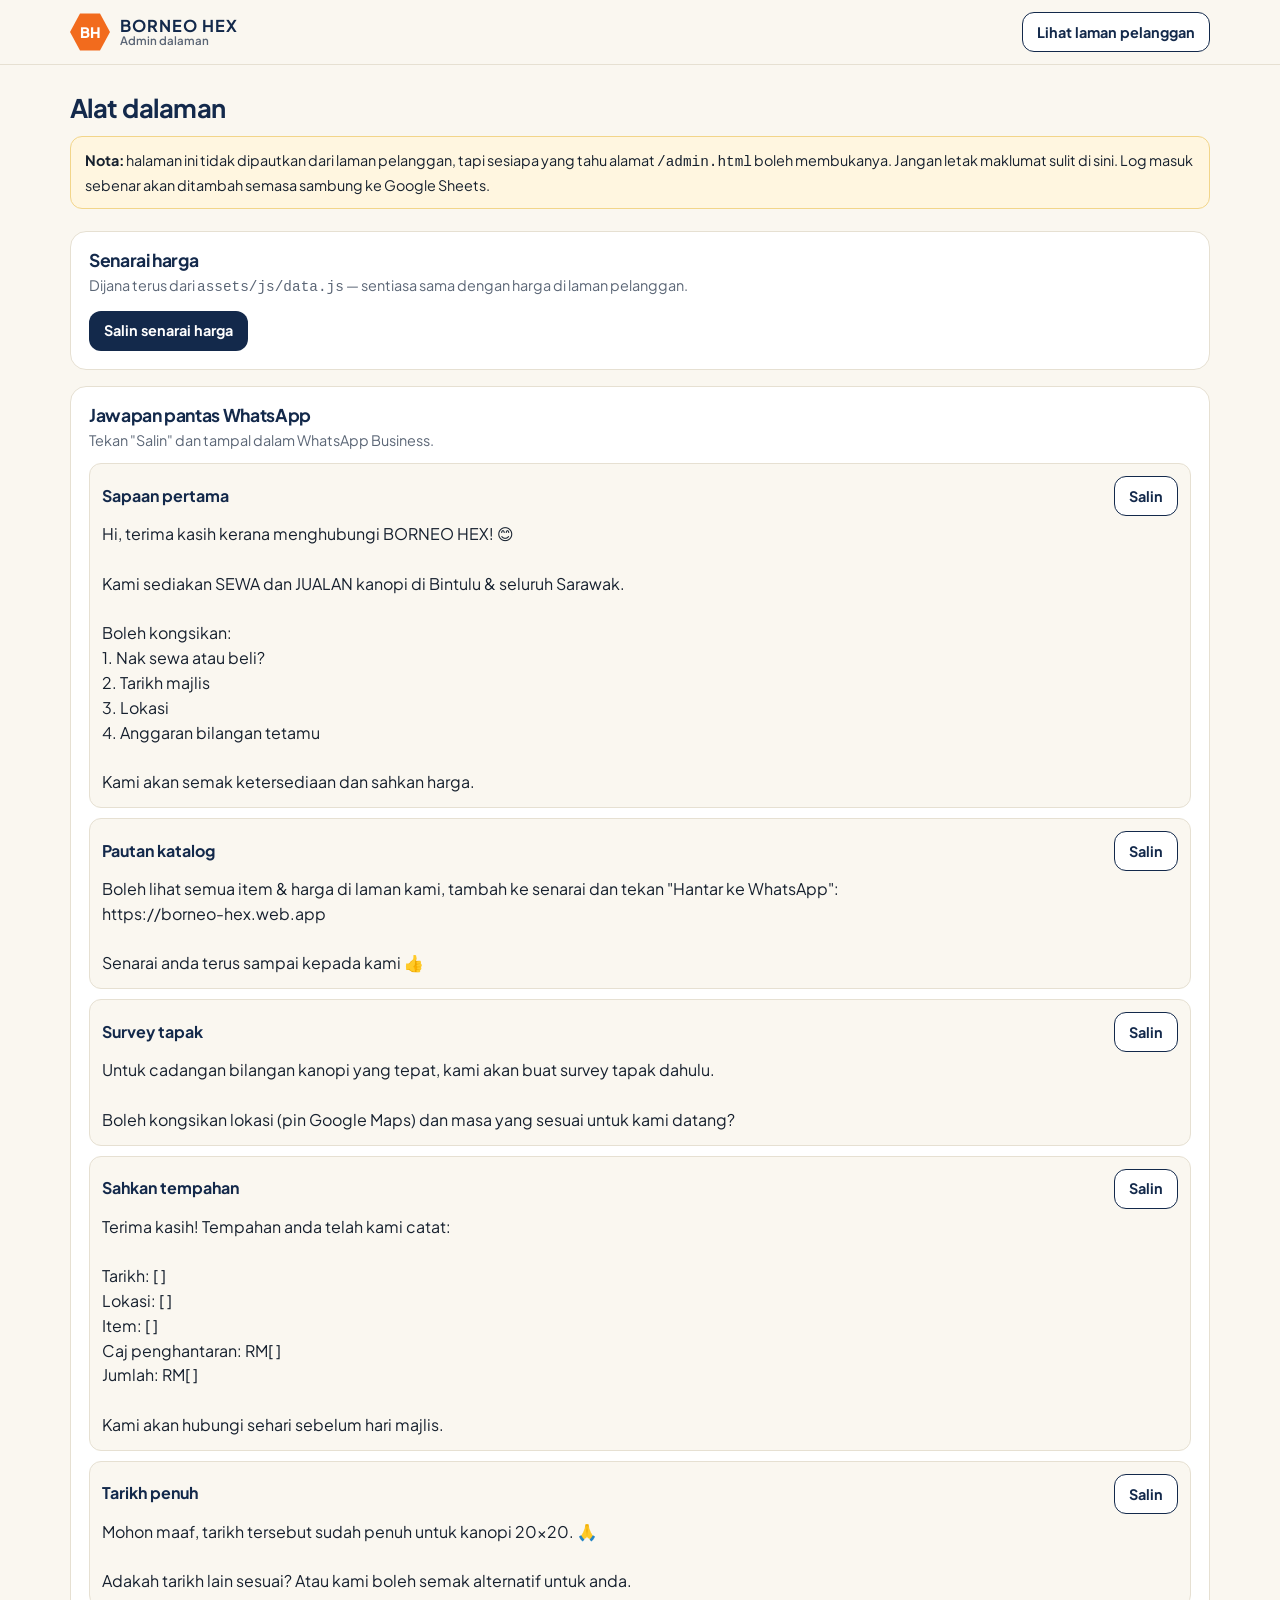
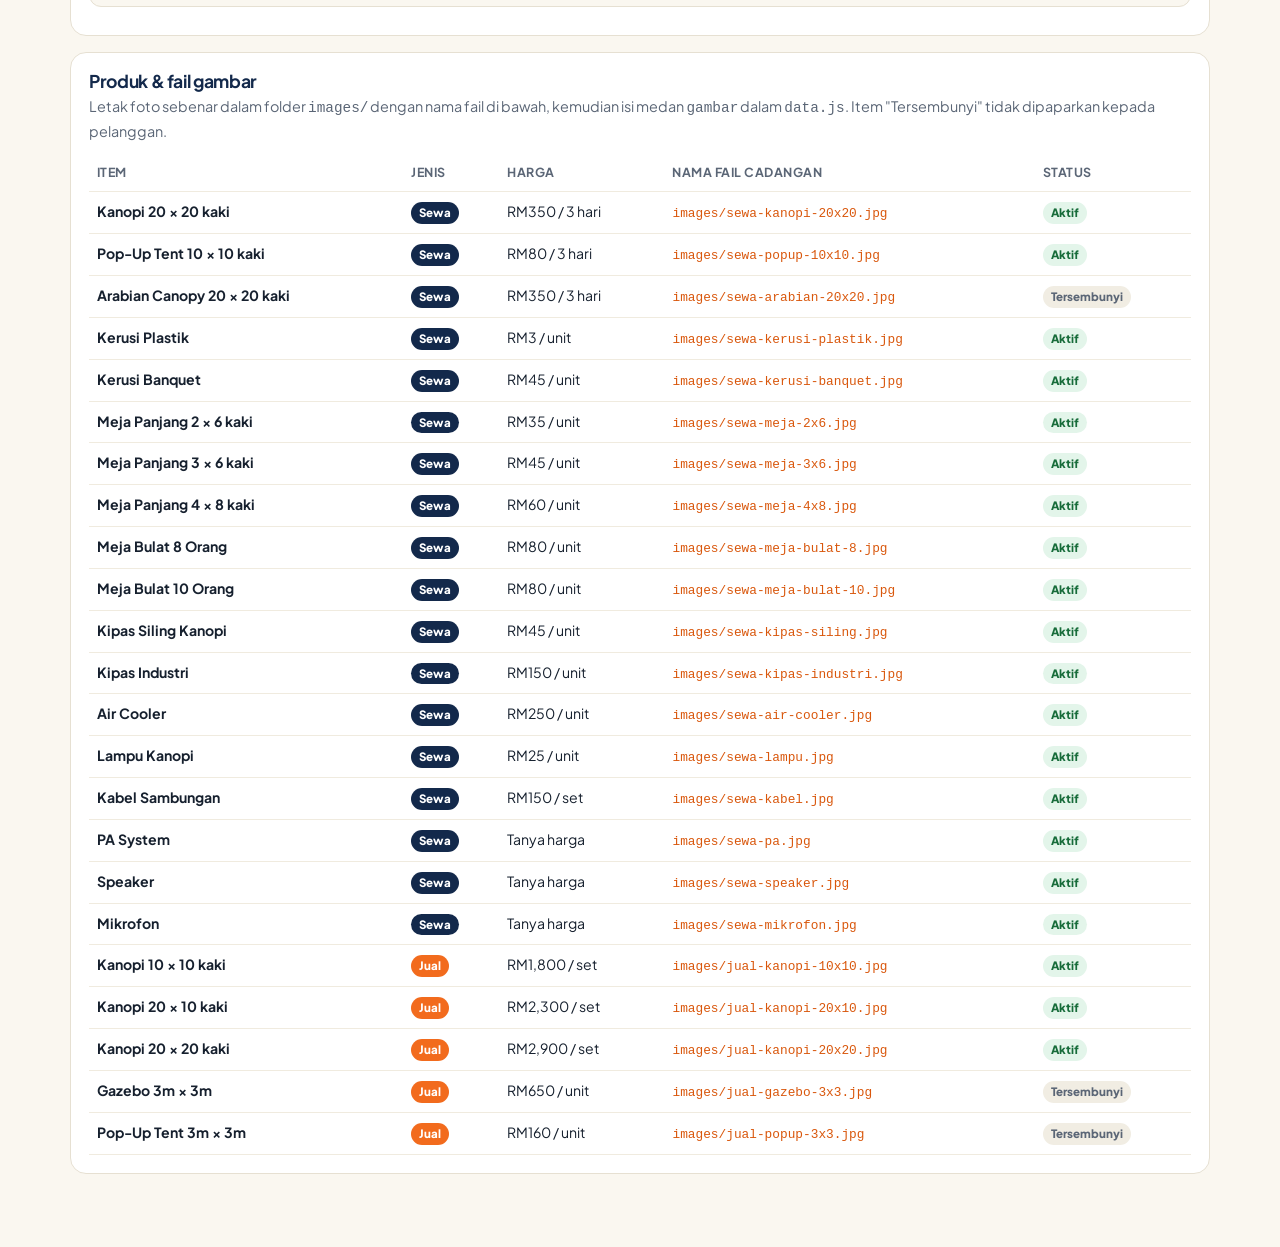
==== commit 37657fa1: "Buang sebutan pemasangan dari laman (kos sudah dalam harga sewa) Co-Authored-By: Claude Opus 5.5 <no" ====
--- a/borneo-hex-v01/admin.html
+++ b/borneo-hex-v01/admin.html
@@ -112,7 +112,7 @@
       { t: "Sapaan pertama", x: `Hi, terima kasih kerana menghubungi ${T.namaPerniagaan}! 😊\n\nKami sediakan SEWA dan JUALAN kanopi di Bintulu & seluruh Sarawak.\n\nBoleh kongsikan:\n1. Nak sewa atau beli?\n2. Tarikh majlis\n3. Lokasi\n4. Anggaran bilangan tetamu\n\nKami akan semak ketersediaan dan sahkan harga.` },
       { t: "Pautan katalog", x: `Boleh lihat semua item & harga di laman kami, tambah ke senarai dan tekan "Hantar ke WhatsApp":\nhttps://borneo-hex.web.app\n\nSenarai anda terus sampai kepada kami 👍` },
       { t: "Survey tapak", x: `Untuk cadangan bilangan kanopi yang tepat, kami akan buat survey tapak dahulu.\n\nBoleh kongsikan lokasi (pin Google Maps) dan masa yang sesuai untuk kami datang?` },
-      { t: "Sahkan tempahan", x: `Terima kasih! Tempahan anda telah kami catat:\n\nTarikh: [ ]\nLokasi: [ ]\nItem: [ ]\nCaj penghantaran: RM[ ]\nJumlah: RM[ ]\n\nKami akan hubungi sehari sebelum pemasangan.` },
+      { t: "Sahkan tempahan", x: `Terima kasih! Tempahan anda telah kami catat:\n\nTarikh: [ ]\nLokasi: [ ]\nItem: [ ]\nCaj penghantaran: RM[ ]\nJumlah: RM[ ]\n\nKami akan hubungi sehari sebelum hari majlis.` },
       { t: "Tarikh penuh", x: `Mohon maaf, tarikh tersebut sudah penuh untuk kanopi 20×20. 🙏\n\nAdakah tarikh lain sesuai? Atau kami boleh semak alternatif untuk anda.` }
     ];
     $("#templates").innerHTML = templates.map((t, i) => `
